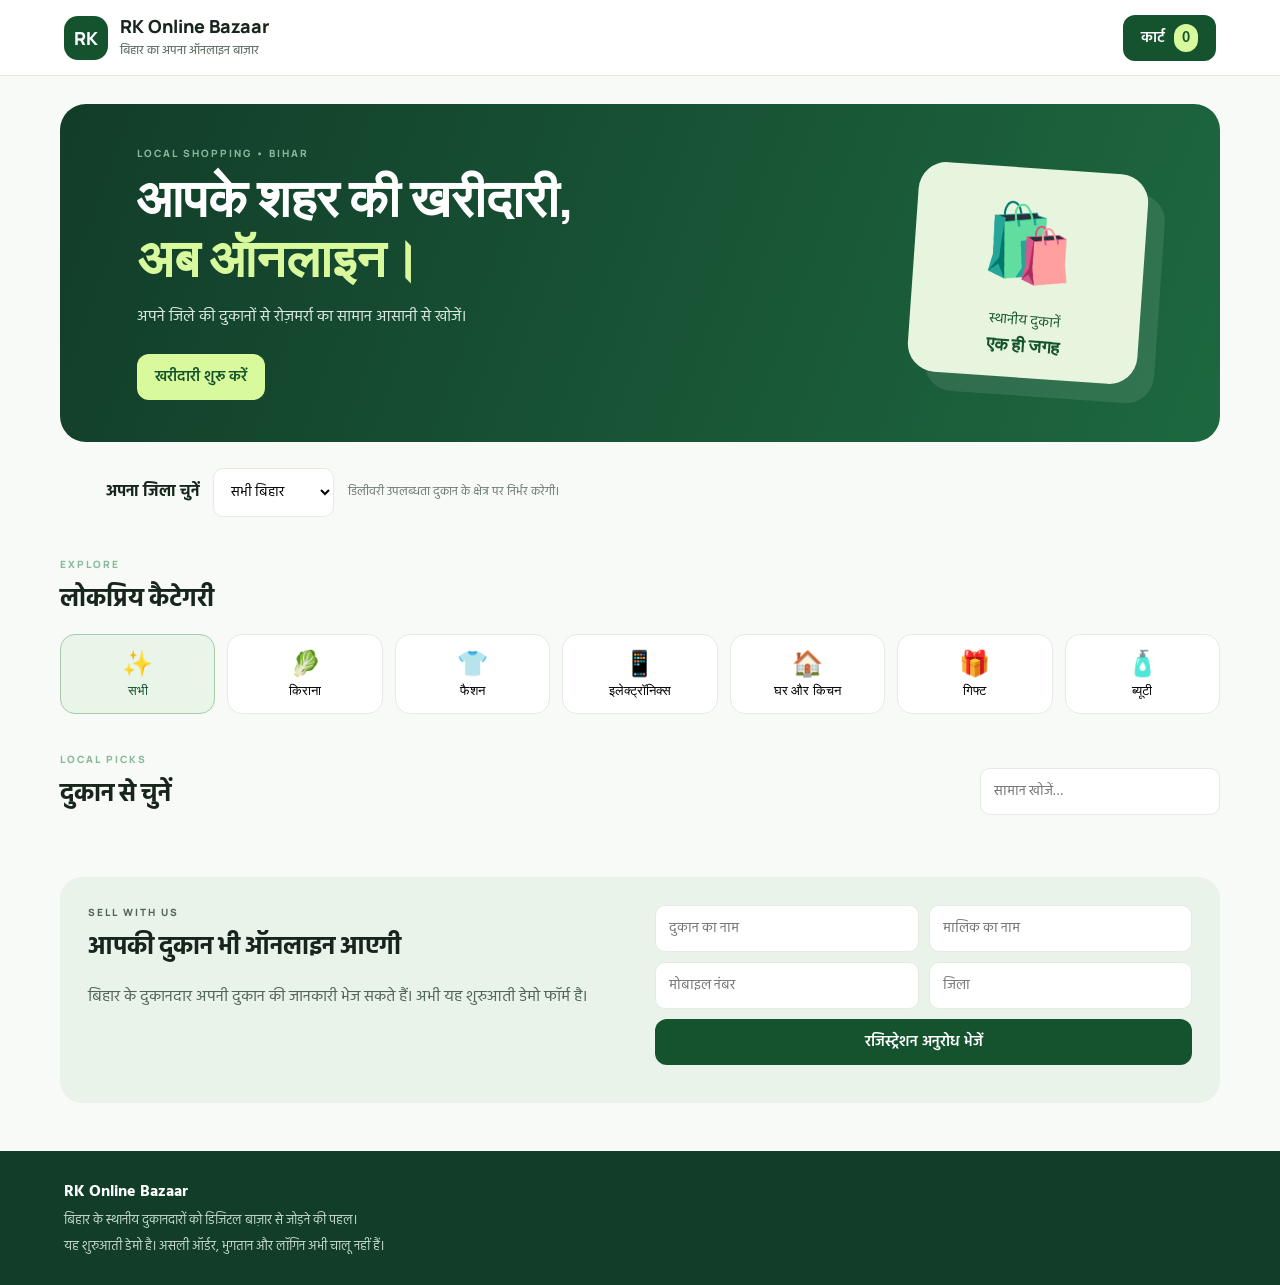
==== index.html @ 124c01b2 "Add files via upload" ====
<!doctype html>
<html lang="hi">
<head>
  <meta charset="utf-8">
  <meta name="viewport" content="width=device-width, initial-scale=1">
  <meta name="theme-color" content="#14532d">
  <title>RK Online Bazaar | बिहार का ऑनलाइन बाज़ार</title>
  <link rel="stylesheet" href="style.css">
</head>
<body>
<header class="topbar">
  <a class="brand" href="#"><span class="brand-mark">RK</span><span>RK Online Bazaar<small>बिहार का अपना ऑनलाइन बाज़ार</small></span></a>
  <button class="cart-button" id="cartButton">कार्ट <span id="cartCount">0</span></button>
</header>

<section class="hero">
  <div class="hero-copy">
    <p class="eyebrow">LOCAL SHOPPING • BIHAR</p>
    <h1>आपके शहर की खरीदारी,<br><em>अब ऑनलाइन।</em></h1>
    <p>अपने जिले की दुकानों से रोज़मर्रा का सामान आसानी से खोजें।</p>
    <a class="primary-link" href="#products">खरीदारी शुरू करें</a>
  </div>
  <div class="hero-art" aria-hidden="true"><div class="basket">🛍️</div><span>स्थानीय दुकानें</span><b>एक ही जगह</b></div>
</section>

<main>
  <section class="location-row">
    <label for="district">अपना जिला चुनें</label>
    <select id="district">
      <option value="">सभी बिहार</option>
      <option>अररिया</option><option>अरवल</option><option>औरंगाबाद</option><option>बांका</option>
      <option>बेगूसराय</option><option>भागलपुर</option><option>भोजपुर</option><option>बक्सर</option>
      <option>दरभंगा</option><option>पूर्वी चंपारण</option><option>गया</option><option>गोपालगंज</option>
      <option>जमुई</option><option>जहानाबाद</option><option>कैमूर</option><option>कटिहार</option>
      <option>खगड़िया</option><option>किशनगंज</option><option>लखीसराय</option><option>मधुबनी</option>
      <option>मुंगेर</option><option>मुजफ्फरपुर</option><option>नालंदा</option><option>नवादा</option>
      <option>पटना</option><option>पूर्णिया</option><option>रोहतास</option><option>सहरसा</option>
      <option>समस्तीपुर</option><option>सारण</option><option>शेखपुरा</option><option>शिवहर</option>
      <option>सीतामढ़ी</option><option>सीवान</option><option>सुपौल</option><option>वैशाली</option>
      <option>पश्चिमी चंपारण</option>
    </select>
    <span class="delivery-note">डिलीवरी उपलब्धता दुकान के क्षेत्र पर निर्भर करेगी।</span>
  </section>

  <section class="section-head" id="products">
    <div><p class="eyebrow">EXPLORE</p><h2>लोकप्रिय कैटेगरी</h2></div>
  </section>
  <div class="categories" id="categories">
    <button class="category active" data-category="सभी">✨<span>सभी</span></button>
    <button class="category" data-category="किराना">🥬<span>किराना</span></button>
    <button class="category" data-category="फैशन">👕<span>फैशन</span></button>
    <button class="category" data-category="इलेक्ट्रॉनिक्स">📱<span>इलेक्ट्रॉनिक्स</span></button>
    <button class="category" data-category="घर और किचन">🏠<span>घर और किचन</span></button>
    <button class="category" data-category="गिफ्ट">🎁<span>गिफ्ट</span></button>
    <button class="category" data-category="ब्यूटी">🧴<span>ब्यूटी</span></button>
  </div>

  <section class="section-head product-heading">
    <div><p class="eyebrow">LOCAL PICKS</p><h2>दुकान से चुनें</h2></div>
    <input id="search" type="search" placeholder="सामान खोजें…">
  </section>
  <div class="product-grid" id="productGrid"></div>

  <section class="seller-panel" id="seller">
    <div><p class="eyebrow">SELL WITH US</p><h2>आपकी दुकान भी ऑनलाइन आएगी</h2>
      <p>बिहार के दुकानदार अपनी दुकान की जानकारी भेज सकते हैं। अभी यह शुरुआती डेमो फॉर्म है।</p></div>
    <form id="sellerForm">
      <input name="shop" placeholder="दुकान का नाम" required>
      <input name="owner" placeholder="मालिक का नाम" required>
      <input name="phone" placeholder="मोबाइल नंबर" inputmode="numeric" pattern="[0-9]{10}" required>
      <input name="district" placeholder="जिला" required>
      <button class="primary-button">रजिस्ट्रेशन अनुरोध भेजें</button>
      <p id="sellerMessage" class="form-message" aria-live="polite"></p>
    </form>
  </section>
</main>

<footer><strong>RK Online Bazaar</strong><span>बिहार के स्थानीय दुकानदारों को डिजिटल बाज़ार से जोड़ने की पहल।</span><small>यह शुरुआती डेमो है। असली ऑर्डर, भुगतान और लॉगिन अभी चालू नहीं हैं।</small></footer>

<dialog id="cartDialog">
  <div class="dialog-head"><h2>आपका कार्ट</h2><button id="closeCart" aria-label="बंद करें">✕</button></div>
  <div id="cartItems"></div>
  <div class="cart-total">कुल: <strong id="cartTotal">₹0</strong></div>
  <p class="demo-note">डेमो: अभी चेकआउट और भुगतान सक्रिय नहीं हैं।</p>
</dialog>
<script src="script.js"></script>
</body>
</html>
---- style.css ----
@import url('https://fonts.googleapis.com/css2?family=Hind:wght@400;500;600;700&family=Manrope:wght@400;600;700;800&display=swap');
:root{--green:#14532d;--lime:#d9f99d;--ink:#17251c;--muted:#68766d;--paper:#f7faf6;--line:#e4ebe3}
*{box-sizing:border-box}html{scroll-behavior:smooth}body{margin:0;background:var(--paper);color:var(--ink);font-family:'Hind',sans-serif}.topbar{height:76px;padding:0 max(5vw,20px);display:flex;align-items:center;justify-content:space-between;background:#fff;border-bottom:1px solid var(--line)}.brand{display:flex;align-items:center;gap:12px;color:var(--ink);text-decoration:none;font:800 18px Manrope,sans-serif}.brand small{display:block;font:500 12px Hind;color:var(--muted);margin-top:3px}.brand-mark{display:grid;place-items:center;width:44px;height:44px;border-radius:14px;background:var(--green);color:white}.cart-button,.primary-button,.primary-link{border:0;border-radius:12px;background:var(--green);color:#fff;padding:11px 18px;font:600 15px Hind;text-decoration:none;cursor:pointer}.cart-button span{background:var(--lime);color:var(--green);padding:2px 8px;border-radius:20px;margin-left:5px}.hero{margin:28px auto 0;width:min(1160px,92%);min-height:300px;border-radius:26px;padding:42px 6%;background:linear-gradient(110deg,#123d29,#1d6840);color:white;display:flex;align-items:center;justify-content:space-between;overflow:hidden}.eyebrow{font:800 10px Manrope,sans-serif;letter-spacing:2px;color:#86b99a;margin:0 0 8px}.hero h1{font:800 clamp(30px,5vw,52px)/1.15 Manrope,sans-serif;margin:0 0 14px}.hero h1 em{color:var(--lime);font-style:normal}.hero-copy>p:not(.eyebrow){color:#d8e8dc;margin-bottom:24px}.primary-link{display:inline-block;background:var(--lime);color:var(--green)}.hero-art{width:230px;height:210px;border-radius:28px;background:#e7f5df;color:var(--green);display:flex;flex-direction:column;align-items:center;justify-content:center;transform:rotate(4deg);box-shadow:18px 18px 0 #ffffff18}.basket{font-size:75px}.hero-art span{font-size:14px}.hero-art b{font:800 18px Manrope}.location-row,main{width:min(1160px,92%);margin:auto}.location-row{display:flex;align-items:center;gap:14px;padding:26px 0 12px;flex-wrap:wrap}.location-row label{font-weight:700}.location-row select,.product-heading input,.seller-panel input{border:1px solid var(--line);border-radius:10px;padding:11px 13px;background:white;font:14px Hind}.delivery-note{font-size:12px;color:var(--muted)}.section-head{display:flex;align-items:end;justify-content:space-between;margin:28px 0 14px}.section-head h2,.seller-panel h2{font:800 25px Manrope,Hind;margin:0}.categories{display:grid;grid-template-columns:repeat(7,1fr);gap:12px}.category{border:1px solid var(--line);background:#fff;border-radius:15px;padding:14px 5px;display:flex;flex-direction:column;align-items:center;gap:5px;font-size:25px;cursor:pointer}.category span{font-size:13px}.category.active{background:#eaf5e9;border-color:#a7c9ac;color:var(--green)}.product-heading{margin-top:38px}.product-heading input{width:min(240px,48%)}.product-grid{display:grid;grid-template-columns:repeat(4,1fr);gap:15px}.product-card{background:white;border:1px solid var(--line);border-radius:16px;padding:14px}.product-image{height:120px;border-radius:12px;background:#f0f5ed;display:grid;place-items:center;font-size:52px}.product-card h3{font-size:16px;margin:12px 0 3px}.product-card p{margin:0;color:var(--muted);font-size:12px}.price-row{display:flex;justify-content:space-between;align-items:center;margin-top:12px}.price{font:800 18px Manrope;color:var(--green)}.add-button{border:0;border-radius:9px;background:var(--lime);color:var(--green);padding:8px 12px;font-weight:700;cursor:pointer}.seller-panel{margin:48px 0;background:#eaf3e9;border-radius:22px;padding:28px;display:grid;grid-template-columns:1fr 1fr;gap:30px}.seller-panel p{color:#53665a}.seller-panel form{display:grid;grid-template-columns:1fr 1fr;gap:10px}.seller-panel input{min-width:0}.seller-panel button{grid-column:1/-1}.form-message{grid-column:1/-1;margin:0!important;font-size:13px}footer{background:#123d29;color:#fff;padding:28px 5%;display:flex;flex-direction:column;gap:5px}footer span,footer small{color:#c4d8c9;font-size:13px}dialog{border:0;border-radius:18px;width:min(440px,92%);padding:22px;box-shadow:0 20px 80px #0003}dialog::backdrop{background:#0b2116a8}.dialog-head{display:flex;justify-content:space-between;align-items:center}.dialog-head h2{margin:0}.dialog-head button{border:0;background:#edf3ec;padding:8px 11px;border-radius:9px}.cart-line{display:flex;justify-content:space-between;padding:10px 0;border-bottom:1px solid var(--line)}.cart-total{text-align:right;margin-top:16px}.demo-note{font-size:12px;color:var(--muted)}
@media(max-width:700px){.hero{padding:30px 7%;min-height:260px}.hero-art{width:125px;height:145px}.basket{font-size:48px}.hero-art b{font-size:13px}.categories{grid-template-columns:repeat(4,1fr)}.product-grid{grid-template-columns:repeat(2,1fr)}.seller-panel{grid-template-columns:1fr;padding:22px}.section-head h2,.seller-panel h2{font-size:21px}}@media(max-width:390px){.hero-art{display:none}.seller-panel form{grid-template-columns:1fr}}
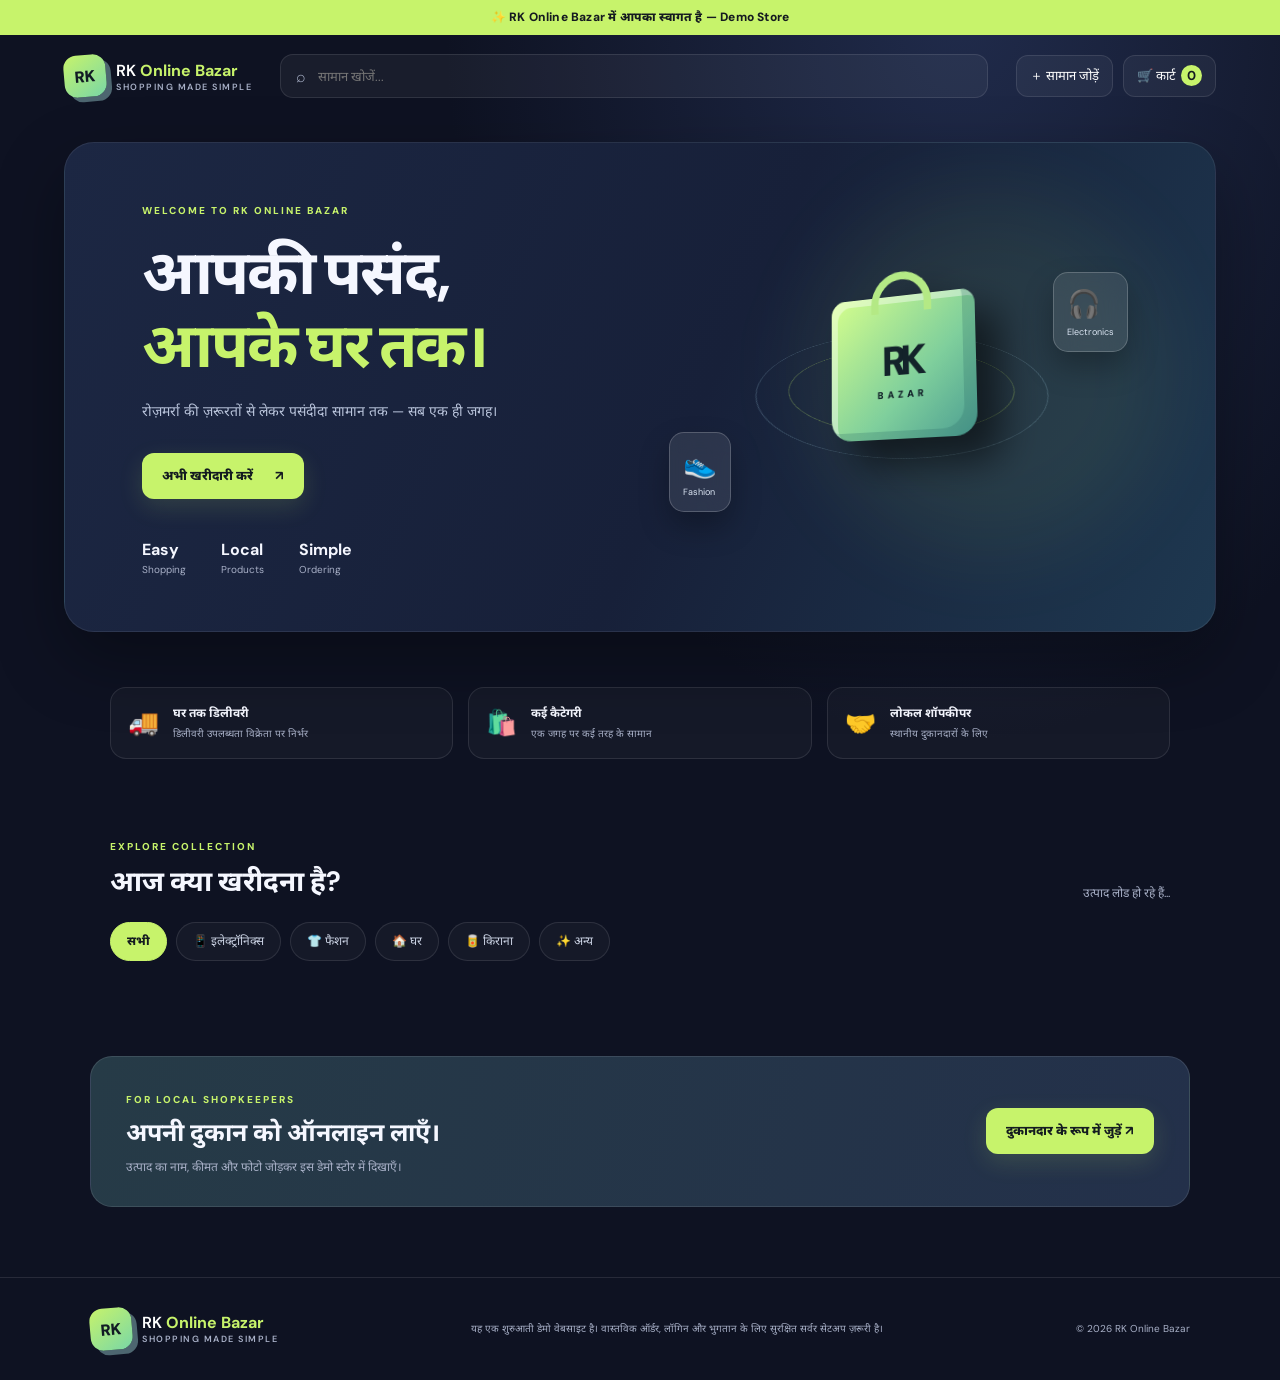
==== commit 1dfbe426: "Add files via upload" ====
--- a/index.html
+++ b/index.html
@@ -1,88 +1,102 @@
-<!doctype html>
+<!DOCTYPE html>
 <html lang="hi">
 <head>
-  <meta charset="utf-8">
-  <meta name="viewport" content="width=device-width, initial-scale=1">
-  <meta name="theme-color" content="#14532d">
-  <title>RK Online Bazaar | बिहार का ऑनलाइन बाज़ार</title>
+  <meta charset="UTF-8">
+  <meta name="viewport" content="width=device-width, initial-scale=1.0">
+  <meta name="theme-color" content="#101426">
+  <title>RK Online Bazar — Smart Shopping</title>
   <link rel="stylesheet" href="style.css">
 </head>
 <body>
-<header class="topbar">
-  <a class="brand" href="#"><span class="brand-mark">RK</span><span>RK Online Bazaar<small>बिहार का अपना ऑनलाइन बाज़ार</small></span></a>
-  <button class="cart-button" id="cartButton">कार्ट <span id="cartCount">0</span></button>
-</header>
+  <div class="announcement">✨ RK Online Bazar में आपका स्वागत है — Demo Store</div>
+  <header class="topbar">
+    <a class="brand" href="#"><span class="brand-mark">RK</span><span>RK <b>Online Bazar</b><small>Shopping made simple</small></span></a>
+    <div class="search-wrap"><span>⌕</span><input id="searchInput" type="search" placeholder="सामान खोजें..."></div>
+    <div class="header-actions">
+      <button class="icon-btn" id="sellerOpen" title="Shopkeeper">＋ <span class="desktop-label">सामान जोड़ें</span></button>
+      <button class="cart-btn" id="cartOpen">🛒 <span class="desktop-label">कार्ट</span><b id="cartCount">0</b></button>
+    </div>
+  </header>
 
-<section class="hero">
-  <div class="hero-copy">
-    <p class="eyebrow">LOCAL SHOPPING • BIHAR</p>
-    <h1>आपके शहर की खरीदारी,<br><em>अब ऑनलाइन।</em></h1>
-    <p>अपने जिले की दुकानों से रोज़मर्रा का सामान आसानी से खोजें।</p>
-    <a class="primary-link" href="#products">खरीदारी शुरू करें</a>
-  </div>
-  <div class="hero-art" aria-hidden="true"><div class="basket">🛍️</div><span>स्थानीय दुकानें</span><b>एक ही जगह</b></div>
-</section>
+  <main>
+    <section class="hero">
+      <div class="hero-copy">
+        <span class="eyebrow">WELCOME TO RK ONLINE BAZAR</span>
+        <h1>आपकी पसंद,<br><em>आपके घर तक।</em></h1>
+        <p>रोज़मर्रा की ज़रूरतों से लेकर पसंदीदा सामान तक — सब एक ही जगह।</p>
+        <a class="primary-btn" href="#products">अभी खरीदारी करें <span>↗</span></a>
+        <div class="hero-stats"><span><b>Easy</b><small>Shopping</small></span><span><b>Local</b><small>Products</small></span><span><b>Simple</b><small>Ordering</small></span></div>
+      </div>
+      <div class="hero-art" aria-label="Decorative 3D shopping illustration">
+        <div class="orbit orbit-one"></div><div class="orbit orbit-two"></div>
+        <div class="float-card card-a">🎧<small>Electronics</small></div>
+        <div class="float-card card-b">👟<small>Fashion</small></div>
+        <div class="bag-3d"><div class="bag-handle"></div><div class="bag-face"><span>RK</span><small>BAZAR</small></div></div>
+        <div class="shine"></div>
+      </div>
+    </section>
 
-<main>
-  <section class="location-row">
-    <label for="district">अपना जिला चुनें</label>
-    <select id="district">
-      <option value="">सभी बिहार</option>
-      <option>अररिया</option><option>अरवल</option><option>औरंगाबाद</option><option>बांका</option>
-      <option>बेगूसराय</option><option>भागलपुर</option><option>भोजपुर</option><option>बक्सर</option>
-      <option>दरभंगा</option><option>पूर्वी चंपारण</option><option>गया</option><option>गोपालगंज</option>
-      <option>जमुई</option><option>जहानाबाद</option><option>कैमूर</option><option>कटिहार</option>
-      <option>खगड़िया</option><option>किशनगंज</option><option>लखीसराय</option><option>मधुबनी</option>
-      <option>मुंगेर</option><option>मुजफ्फरपुर</option><option>नालंदा</option><option>नवादा</option>
-      <option>पटना</option><option>पूर्णिया</option><option>रोहतास</option><option>सहरसा</option>
-      <option>समस्तीपुर</option><option>सारण</option><option>शेखपुरा</option><option>शिवहर</option>
-      <option>सीतामढ़ी</option><option>सीवान</option><option>सुपौल</option><option>वैशाली</option>
-      <option>पश्चिमी चंपारण</option>
-    </select>
-    <span class="delivery-note">डिलीवरी उपलब्धता दुकान के क्षेत्र पर निर्भर करेगी।</span>
+    <section class="benefits">
+      <div><span>🚚</span><p><b>घर तक डिलीवरी</b><small>डिलीवरी उपलब्धता विक्रेता पर निर्भर</small></p></div>
+      <div><span>🛍️</span><p><b>कई कैटेगरी</b><small>एक जगह पर कई तरह के सामान</small></p></div>
+      <div><span>🤝</span><p><b>लोकल शॉपकीपर</b><small>स्थानीय दुकानदारों के लिए</small></p></div>
+    </section>
+
+    <section class="section-head" id="products">
+      <div><span class="eyebrow">EXPLORE COLLECTION</span><h2>आज क्या खरीदना है?</h2></div>
+      <span class="product-count" id="productCount">उत्पाद लोड हो रहे हैं...</span>
+    </section>
+    <nav class="categories" id="categories">
+      <button class="active" data-category="सभी">सभी</button>
+      <button data-category="इलेक्ट्रॉनिक्स">📱 इलेक्ट्रॉनिक्स</button>
+      <button data-category="फैशन">👕 फैशन</button>
+      <button data-category="घर">🏠 घर</button>
+      <button data-category="किराना">🥫 किराना</button>
+      <button data-category="अन्य">✨ अन्य</button>
+    </nav>
+    <section class="product-grid" id="productGrid"></section>
+
+    <section class="seller-banner">
+      <div><span class="eyebrow">FOR LOCAL SHOPKEEPERS</span><h2>अपनी दुकान को ऑनलाइन लाएँ।</h2><p>उत्पाद का नाम, कीमत और फोटो जोड़कर इस डेमो स्टोर में दिखाएँ।</p></div>
+      <button class="primary-btn" id="sellerOpen2">दुकानदार के रूप में जुड़ें ↗</button>
+    </section>
+    <footer><div class="brand"><span class="brand-mark">RK</span><span>RK <b>Online Bazar</b><small>Shopping made simple</small></span></div><p>यह एक शुरुआती डेमो वेबसाइट है। वास्तविक ऑर्डर, लॉगिन और भुगतान के लिए सुरक्षित सर्वर सेटअप ज़रूरी है।</p><small>© 2026 RK Online Bazar</small></footer>
+  </main>
+
+  <div class="overlay" id="overlay"></div>
+  <aside class="drawer" id="cartDrawer">
+    <div class="drawer-head"><h3>आपका कार्ट</h3><button class="close-btn" data-close>×</button></div>
+    <div id="cartItems" class="cart-items"></div>
+    <div class="cart-bottom"><div class="total-row"><span>कुल राशि</span><b id="cartTotal">₹0</b></div><button class="primary-btn full" id="checkoutBtn">ऑर्डर विवरण भरें</button><small>डेमो: कोई वास्तविक भुगतान नहीं होगा।</small></div>
+  </aside>
+
+  <section class="modal" id="sellerModal">
+    <div class="modal-head"><h3>नया उत्पाद जोड़ें</h3><button class="close-btn" data-close>×</button></div>
+    <form id="sellerForm" class="form">
+      <label>उत्पाद का नाम<input required name="name" placeholder="जैसे: Wireless Headphones"></label>
+      <div class="form-row"><label>कीमत (₹)<input required name="price" type="number" min="1" placeholder="499"></label><label>कैटेगरी<select name="category"><option>इलेक्ट्रॉनिक्स</option><option>फैशन</option><option>घर</option><option>किराना</option><option>अन्य</option></select></label></div>
+      <label>फोटो का URL (वैकल्पिक)<input name="image" type="url" placeholder="https://..."></label>
+      <label>दुकान / विक्रेता का नाम<input name="shop" placeholder="आपकी दुकान"></label>
+      <button class="primary-btn full" type="submit">उत्पाद जोड़ें</button>
+      <small>यह उत्पाद अभी केवल इसी ब्राउज़र में सेव होगा।</small>
+    </form>
   </section>
 
-  <section class="section-head" id="products">
-    <div><p class="eyebrow">EXPLORE</p><h2>लोकप्रिय कैटेगरी</h2></div>
-  </section>
-  <div class="categories" id="categories">
-    <button class="category active" data-category="सभी">✨<span>सभी</span></button>
-    <button class="category" data-category="किराना">🥬<span>किराना</span></button>
-    <button class="category" data-category="फैशन">👕<span>फैशन</span></button>
-    <button class="category" data-category="इलेक्ट्रॉनिक्स">📱<span>इलेक्ट्रॉनिक्स</span></button>
-    <button class="category" data-category="घर और किचन">🏠<span>घर और किचन</span></button>
-    <button class="category" data-category="गिफ्ट">🎁<span>गिफ्ट</span></button>
-    <button class="category" data-category="ब्यूटी">🧴<span>ब्यूटी</span></button>
-  </div>
-
-  <section class="section-head product-heading">
-    <div><p class="eyebrow">LOCAL PICKS</p><h2>दुकान से चुनें</h2></div>
-    <input id="search" type="search" placeholder="सामान खोजें…">
-  </section>
-  <div class="product-grid" id="productGrid"></div>
-
-  <section class="seller-panel" id="seller">
-    <div><p class="eyebrow">SELL WITH US</p><h2>आपकी दुकान भी ऑनलाइन आएगी</h2>
-      <p>बिहार के दुकानदार अपनी दुकान की जानकारी भेज सकते हैं। अभी यह शुरुआती डेमो फॉर्म है।</p></div>
-    <form id="sellerForm">
-      <input name="shop" placeholder="दुकान का नाम" required>
-      <input name="owner" placeholder="मालिक का नाम" required>
-      <input name="phone" placeholder="मोबाइल नंबर" inputmode="numeric" pattern="[0-9]{10}" required>
-      <input name="district" placeholder="जिला" required>
-      <button class="primary-button">रजिस्ट्रेशन अनुरोध भेजें</button>
-      <p id="sellerMessage" class="form-message" aria-live="polite"></p>
+  <section class="modal" id="checkoutModal">
+    <div class="modal-head"><h3>ऑर्डर विवरण</h3><button class="close-btn" data-close>×</button></div>
+    <form id="checkoutForm" class="form">
+      <label>पूरा नाम<input required name="customer" placeholder="आपका नाम"></label>
+      <label>मोबाइल नंबर<input required name="phone" type="tel" pattern="[0-9]{10}" maxlength="10" placeholder="10 अंकों का मोबाइल नंबर"></label>
+      <label>डिलीवरी का पता<textarea required name="address" rows="3" placeholder="गाँव/मोहल्ला, पोस्ट, जिला, पिन कोड"></textarea></label>
+      <div class="total-row"><span>कुल राशि</span><b id="checkoutTotal">₹0</b></div>
+      <button class="primary-btn full" type="submit">डेमो ऑर्डर कन्फर्म करें</button>
+      <small>यह केवल प्रदर्शन के लिए है। कोई भुगतान या वास्तविक डिलीवरी बुक नहीं होगी।</small>
     </form>
   </section>
-</main>
 
-<footer><strong>RK Online Bazaar</strong><span>बिहार के स्थानीय दुकानदारों को डिजिटल बाज़ार से जोड़ने की पहल।</span><small>यह शुरुआती डेमो है। असली ऑर्डर, भुगतान और लॉगिन अभी चालू नहीं हैं।</small></footer>
-
-<dialog id="cartDialog">
-  <div class="dialog-head"><h2>आपका कार्ट</h2><button id="closeCart" aria-label="बंद करें">✕</button></div>
-  <div id="cartItems"></div>
-  <div class="cart-total">कुल: <strong id="cartTotal">₹0</strong></div>
-  <p class="demo-note">डेमो: अभी चेकआउट और भुगतान सक्रिय नहीं हैं।</p>
-</dialog>
-<script src="script.js"></script>
+  <section class="modal" id="successModal">
+    <div class="success-icon">✓</div><h3>डेमो ऑर्डर बन गया!</h3><p id="successText">आपका ऑर्डर इस डिवाइस में सेव हुआ है।</p><button class="primary-btn full" data-close>ठीक है</button>
+  </section>
+  <script src="app.js"></script>
 </body>
 </html>
--- a/style.css
+++ b/style.css
@@ -1,4 +1,5 @@
-@import url('https://fonts.googleapis.com/css2?family=Hind:wght@400;500;600;700&family=Manrope:wght@400;600;700;800&display=swap');
-:root{--green:#14532d;--lime:#d9f99d;--ink:#17251c;--muted:#68766d;--paper:#f7faf6;--line:#e4ebe3}
-*{box-sizing:border-box}html{scroll-behavior:smooth}body{margin:0;background:var(--paper);color:var(--ink);font-family:'Hind',sans-serif}.topbar{height:76px;padding:0 max(5vw,20px);display:flex;align-items:center;justify-content:space-between;background:#fff;border-bottom:1px solid var(--line)}.brand{display:flex;align-items:center;gap:12px;color:var(--ink);text-decoration:none;font:800 18px Manrope,sans-serif}.brand small{display:block;font:500 12px Hind;color:var(--muted);margin-top:3px}.brand-mark{display:grid;place-items:center;width:44px;height:44px;border-radius:14px;background:var(--green);color:white}.cart-button,.primary-button,.primary-link{border:0;border-radius:12px;background:var(--green);color:#fff;padding:11px 18px;font:600 15px Hind;text-decoration:none;cursor:pointer}.cart-button span{background:var(--lime);color:var(--green);padding:2px 8px;border-radius:20px;margin-left:5px}.hero{margin:28px auto 0;width:min(1160px,92%);min-height:300px;border-radius:26px;padding:42px 6%;background:linear-gradient(110deg,#123d29,#1d6840);color:white;display:flex;align-items:center;justify-content:space-between;overflow:hidden}.eyebrow{font:800 10px Manrope,sans-serif;letter-spacing:2px;color:#86b99a;margin:0 0 8px}.hero h1{font:800 clamp(30px,5vw,52px)/1.15 Manrope,sans-serif;margin:0 0 14px}.hero h1 em{color:var(--lime);font-style:normal}.hero-copy>p:not(.eyebrow){color:#d8e8dc;margin-bottom:24px}.primary-link{display:inline-block;background:var(--lime);color:var(--green)}.hero-art{width:230px;height:210px;border-radius:28px;background:#e7f5df;color:var(--green);display:flex;flex-direction:column;align-items:center;justify-content:center;transform:rotate(4deg);box-shadow:18px 18px 0 #ffffff18}.basket{font-size:75px}.hero-art span{font-size:14px}.hero-art b{font:800 18px Manrope}.location-row,main{width:min(1160px,92%);margin:auto}.location-row{display:flex;align-items:center;gap:14px;padding:26px 0 12px;flex-wrap:wrap}.location-row label{font-weight:700}.location-row select,.product-heading input,.seller-panel input{border:1px solid var(--line);border-radius:10px;padding:11px 13px;background:white;font:14px Hind}.delivery-note{font-size:12px;color:var(--muted)}.section-head{display:flex;align-items:end;justify-content:space-between;margin:28px 0 14px}.section-head h2,.seller-panel h2{font:800 25px Manrope,Hind;margin:0}.categories{display:grid;grid-template-columns:repeat(7,1fr);gap:12px}.category{border:1px solid var(--line);background:#fff;border-radius:15px;padding:14px 5px;display:flex;flex-direction:column;align-items:center;gap:5px;font-size:25px;cursor:pointer}.category span{font-size:13px}.category.active{background:#eaf5e9;border-color:#a7c9ac;color:var(--green)}.product-heading{margin-top:38px}.product-heading input{width:min(240px,48%)}.product-grid{display:grid;grid-template-columns:repeat(4,1fr);gap:15px}.product-card{background:white;border:1px solid var(--line);border-radius:16px;padding:14px}.product-image{height:120px;border-radius:12px;background:#f0f5ed;display:grid;place-items:center;font-size:52px}.product-card h3{font-size:16px;margin:12px 0 3px}.product-card p{margin:0;color:var(--muted);font-size:12px}.price-row{display:flex;justify-content:space-between;align-items:center;margin-top:12px}.price{font:800 18px Manrope;color:var(--green)}.add-button{border:0;border-radius:9px;background:var(--lime);color:var(--green);padding:8px 12px;font-weight:700;cursor:pointer}.seller-panel{margin:48px 0;background:#eaf3e9;border-radius:22px;padding:28px;display:grid;grid-template-columns:1fr 1fr;gap:30px}.seller-panel p{color:#53665a}.seller-panel form{display:grid;grid-template-columns:1fr 1fr;gap:10px}.seller-panel input{min-width:0}.seller-panel button{grid-column:1/-1}.form-message{grid-column:1/-1;margin:0!important;font-size:13px}footer{background:#123d29;color:#fff;padding:28px 5%;display:flex;flex-direction:column;gap:5px}footer span,footer small{color:#c4d8c9;font-size:13px}dialog{border:0;border-radius:18px;width:min(440px,92%);padding:22px;box-shadow:0 20px 80px #0003}dialog::backdrop{background:#0b2116a8}.dialog-head{display:flex;justify-content:space-between;align-items:center}.dialog-head h2{margin:0}.dialog-head button{border:0;background:#edf3ec;padding:8px 11px;border-radius:9px}.cart-line{display:flex;justify-content:space-between;padding:10px 0;border-bottom:1px solid var(--line)}.cart-total{text-align:right;margin-top:16px}.demo-note{font-size:12px;color:var(--muted)}
-@media(max-width:700px){.hero{padding:30px 7%;min-height:260px}.hero-art{width:125px;height:145px}.basket{font-size:48px}.hero-art b{font-size:13px}.categories{grid-template-columns:repeat(4,1fr)}.product-grid{grid-template-columns:repeat(2,1fr)}.seller-panel{grid-template-columns:1fr;padding:22px}.section-head h2,.seller-panel h2{font-size:21px}}@media(max-width:390px){.hero-art{display:none}.seller-panel form{grid-template-columns:1fr}}
+@import url('https://fonts.googleapis.com/css2?family=DM+Sans:wght@400;500;600;700;800&family=Noto+Sans+Devanagari:wght@400;500;600;700;800&display=swap');
+:root{--bg:#0e1222;--panel:#171d32;--panel2:#202944;--text:#f5f7ff;--muted:#a8b0c7;--lime:#c7f36b;--cyan:#65e2db;--line:rgba(255,255,255,.1)}
+*{box-sizing:border-box}html{scroll-behavior:smooth}body{margin:0;background:radial-gradient(ellipse at 75% 0%,#202b4b 0,transparent 38%),var(--bg);color:var(--text);font-family:'DM Sans','Noto Sans Devanagari',sans-serif}button,input,select,textarea{font:inherit}button{cursor:pointer}.announcement{text-align:center;padding:9px 12px;background:#c7f36b;color:#151a20;font-size:12px;font-weight:800;letter-spacing:.2px}.topbar{height:82px;max-width:1200px;padding:0 24px;margin:auto;display:flex;align-items:center;gap:28px}.brand{display:flex;align-items:center;gap:10px;color:white;text-decoration:none;font-size:16px;font-weight:600;white-space:nowrap}.brand b{color:var(--lime)}.brand small{display:block;color:var(--muted);font-size:9px;letter-spacing:1.5px;text-transform:uppercase}.brand-mark{width:42px;height:42px;display:grid;place-items:center;border-radius:13px;background:linear-gradient(145deg,var(--lime),#79d7a6);color:#111a24;font-weight:900;box-shadow:5px 5px 0 #4d6670;transform:rotate(-5deg)}.search-wrap{height:44px;display:flex;align-items:center;gap:10px;padding:0 15px;background:#ffffff0c;border:1px solid var(--line);border-radius:13px;flex:1;color:var(--muted)}.search-wrap input{background:none;border:0;outline:0;color:white;width:100%;font-size:13px}.header-actions{display:flex;gap:10px}.icon-btn,.cart-btn{border:1px solid var(--line);background:#ffffff0c;color:white;border-radius:12px;padding:11px 13px;font-size:13px}.cart-btn b{background:var(--lime);color:#151a20;border-radius:50%;padding:2px 6px;margin-left:5px}.hero{max-width:1152px;margin:25px auto 55px;padding:55px 6%;min-height:420px;border:1px solid #ffffff13;border-radius:30px;background:linear-gradient(115deg,#1c2743 0%,#172039 55%,#1e3850 100%);display:grid;grid-template-columns:1.05fr .95fr;align-items:center;overflow:hidden;position:relative;box-shadow:0 28px 70px #0005}.hero:after{content:"";position:absolute;width:360px;height:360px;border-radius:50%;background:#c7f36b12;filter:blur(40px);right:4%;top:10%}.eyebrow{font-size:10px;letter-spacing:2px;color:var(--lime);font-weight:800}.hero h1{font-size:clamp(38px,5vw,62px);line-height:1.18;letter-spacing:-2px;margin:17px 0}.hero h1 em{font-style:normal;color:var(--lime)}.hero-copy>p{color:#bac5dc;max-width:440px;line-height:1.8;font-size:14px;margin-bottom:28px}.primary-btn{display:inline-flex;align-items:center;justify-content:center;gap:22px;background:var(--lime);color:#141b20;border:0;border-radius:12px;padding:14px 20px;font-weight:800;font-size:13px;text-decoration:none;box-shadow:0 8px 25px #c7f36b24;transition:.2s}.primary-btn:hover{transform:translateY(-3px);box-shadow:0 13px 28px #c7f36b40}.hero-stats{display:flex;gap:35px;margin-top:40px}.hero-stats b,.hero-stats small{display:block}.hero-stats b{font-size:16px}.hero-stats small{font-size:10px;color:var(--muted);margin-top:3px}.hero-art{height:300px;position:relative;display:grid;place-items:center;perspective:900px;z-index:1}.orbit{position:absolute;width:290px;height:290px;border:1px solid #b7e9ff36;border-radius:50%;transform:rotateX(65deg) rotateZ(-25deg)}.orbit-two{width:225px;height:225px;transform:rotateX(68deg) rotateZ(35deg);border-color:#c7f36b50}.bag-3d{width:155px;height:170px;position:relative;transform:rotateY(-22deg) rotateX(8deg) rotateZ(-4deg);filter:drop-shadow(24px 24px 18px #0008);animation:float 4s ease-in-out infinite}.bag-face{height:145px;margin-top:25px;border-radius:15px 15px 22px 22px;background:linear-gradient(135deg,#d6ff8c,#7fcf9c 60%,#4c9e92);display:flex;flex-direction:column;align-items:center;justify-content:center;color:#13232a;box-shadow:inset -13px -8px 0 #286a6340,inset 7px 7px 0 #fff6}.bag-face span{font-size:42px;font-weight:900;letter-spacing:-5px}.bag-face small{font-size:10px;letter-spacing:4px;font-weight:900}.bag-handle{position:absolute;left:45px;top:0;width:65px;height:42px;border:8px solid #b4e985;border-bottom:0;border-radius:40px 40px 0 0}.float-card{position:absolute;background:#ffffff18;backdrop-filter:blur(12px);border:1px solid #ffffff32;border-radius:15px;padding:13px;font-size:27px;box-shadow:0 15px 30px #0004;animation:float 5s ease-in-out infinite}.float-card small{display:block;font-size:9px;color:#dce6f4;margin-top:5px}.card-a{top:35px;right:10px}.card-b{bottom:25px;left:4px;animation-delay:-2s}@keyframes float{50%{transform:translateY(-12px) rotateY(-18deg)}}.benefits{max-width:1100px;margin:0 auto 75px;display:grid;grid-template-columns:repeat(3,1fr);gap:15px;padding:0 20px}.benefits>div{display:flex;align-items:center;gap:14px;padding:17px;background:#ffffff08;border:1px solid var(--line);border-radius:16px}.benefits>div>span{font-size:25px}.benefits p{margin:0}.benefits b,.benefits small{display:block}.benefits b{font-size:12px}.benefits small{font-size:10px;color:var(--muted);margin-top:5px}.section-head{max-width:1100px;margin:0 auto 20px;padding:0 20px;display:flex;align-items:end;justify-content:space-between}.section-head h2{font-size:28px;margin:8px 0 0}.product-count{color:var(--muted);font-size:12px}.categories{max-width:1100px;margin:0 auto 25px;padding:0 20px;display:flex;gap:9px;overflow-x:auto}.categories button{white-space:nowrap;border:1px solid var(--line);background:#ffffff08;color:#cbd3e4;border-radius:30px;padding:10px 16px;font-size:12px}.categories button.active{background:var(--lime);color:#141b20;border-color:var(--lime);font-weight:800}.product-grid{max-width:1100px;margin:auto;padding:0 20px 70px;display:grid;grid-template-columns:repeat(4,1fr);gap:17px}.product-card{background:linear-gradient(150deg,#1d2742,#151c30);border:1px solid var(--line);border-radius:18px;overflow:hidden;transition:.25s;transform-style:preserve-3d}.product-card:hover{transform:translateY(-7px) rotateX(2deg);box-shadow:0 20px 35px #0005;border-color:#c7f36b65}.product-image{height:175px;background:radial-gradient(circle at 50% 40%,#ffffff1b,transparent 60%),#202a43;display:grid;place-items:center;font-size:64px;overflow:hidden}.product-image img{width:100%;height:100%;object-fit:cover}.product-info{padding:15px}.product-category{font-size:9px;color:var(--lime);font-weight:800;letter-spacing:1px}.product-info h3{font-size:14px;margin:8px 0;color:#f5f7ff}.product-meta{display:flex;align-items:center;justify-content:space-between;margin-top:13px}.price{font-size:17px;font-weight:800}.add-btn{border:0;background:#ffffff14;color:var(--lime);width:34px;height:34px;border-radius:10px;font-size:21px}.seller-banner{max-width:1100px;margin:0 auto 70px;padding:30px 35px;border-radius:22px;background:linear-gradient(105deg,#263b47,#23304a);border:1px solid #ffffff1b;display:flex;justify-content:space-between;align-items:center;gap:20px}.seller-banner h2{font-size:25px;margin:8px 0}.seller-banner p{font-size:12px;color:var(--muted);margin:0}footer{border-top:1px solid var(--line);padding:30px max(24px,calc((100% - 1100px)/2));display:flex;align-items:center;justify-content:space-between;gap:20px;flex-wrap:wrap}footer p{max-width:450px;color:var(--muted);font-size:10px;line-height:1.7}footer>small{color:var(--muted);font-size:10px}.overlay{position:fixed;inset:0;background:#030611b8;z-index:10;opacity:0;pointer-events:none;transition:.25s}.overlay.show{opacity:1;pointer-events:auto}.drawer{position:fixed;z-index:11;right:0;top:0;height:100%;width:min(420px,100%);background:#151c30;border-left:1px solid var(--line);padding:23px;transform:translateX(105%);transition:.3s;display:flex;flex-direction:column}.drawer.open{transform:translateX(0)}.drawer-head,.modal-head{display:flex;justify-content:space-between;align-items:center}.drawer-head h3,.modal h3{margin:0;font-size:20px}.close-btn{border:0;background:#ffffff12;color:white;border-radius:9px;width:34px;height:34px;font-size:23px}.cart-items{flex:1;overflow:auto;margin:20px 0}.cart-line{display:flex;align-items:center;gap:12px;padding:12px 0;border-bottom:1px solid var(--line)}.cart-thumb{width:52px;height:52px;border-radius:12px;background:#ffffff12;display:grid;place-items:center;font-size:25px}.cart-line-info{flex:1}.cart-line-info b,.cart-line-info small{display:block}.cart-line-info b{font-size:12px}.cart-line-info small{color:var(--muted);margin-top:5px}.qty{display:flex;align-items:center;gap:8px}.qty button{background:#ffffff15;border:0;color:white;border-radius:6px;width:25px;height:25px}.cart-bottom{border-top:1px solid var(--line);padding-top:18px}.total-row{display:flex;justify-content:space-between;margin-bottom:16px;font-size:14px}.total-row b{font-size:19px;color:var(--lime)}.full{width:100%}.cart-bottom>small,.form>small{display:block;color:var(--muted);font-size:10px;line-height:1.6;margin-top:10px}.modal{position:fixed;z-index:12;left:50%;top:50%;transform:translate(-50%,-45%) scale(.96);width:min(480px,calc(100% - 28px));max-height:90vh;overflow:auto;background:#171f35;border:1px solid #ffffff20;border-radius:20px;padding:24px;opacity:0;pointer-events:none;transition:.25s;box-shadow:0 25px 70px #0008}.modal.open{opacity:1;pointer-events:auto;transform:translate(-50%,-50%) scale(1)}.form{display:grid;gap:14px;margin-top:20px}.form label{display:grid;gap:7px;color:#dce4f4;font-size:11px;font-weight:700}.form input,.form select,.form textarea{width:100%;background:#0e1527;border:1px solid var(--line);border-radius:10px;padding:12px;color:white;outline:0;font-size:12px}.form input:focus,.form textarea:focus{border-color:var(--lime)}.form-row{display:grid;grid-template-columns:1fr 1fr;gap:12px}.success-icon{width:55px;height:55px;margin:0 auto 15px;display:grid;place-items:center;border-radius:50%;background:var(--lime);color:#14202a;font-size:30px;font-weight:900}.modal:has(.success-icon){text-align:center}.modal:has(.success-icon) p{color:var(--muted);font-size:12px;line-height:1.7;margin:15px 0 22px}.empty-state{text-align:center;color:var(--muted);font-size:13px;padding:40px 10px}.no-results{grid-column:1/-1;text-align:center;color:var(--muted);padding:45px}
+@media(max-width:800px){.topbar{height:auto;padding:15px;gap:12px;flex-wrap:wrap}.brand{flex:1}.search-wrap{order:3;flex-basis:100%}.hero{margin:15px 14px 40px;padding:35px 25px;grid-template-columns:1fr;min-height:0}.hero-art{height:240px;margin-top:15px}.hero h1{font-size:43px}.benefits{grid-template-columns:1fr;margin-bottom:55px}.product-grid{grid-template-columns:repeat(2,1fr);gap:12px}.product-image{height:145px}.seller-banner{margin:0 15px 50px;padding:25px;align-items:flex-start;flex-direction:column}.section-head h2{font-size:23px}.desktop-label{display:none}}
+@media(max-width:380px){.product-grid{grid-template-columns:1fr}.product-image{height:190px}.hero h1{font-size:36px}.hero-stats{gap:20px}}
